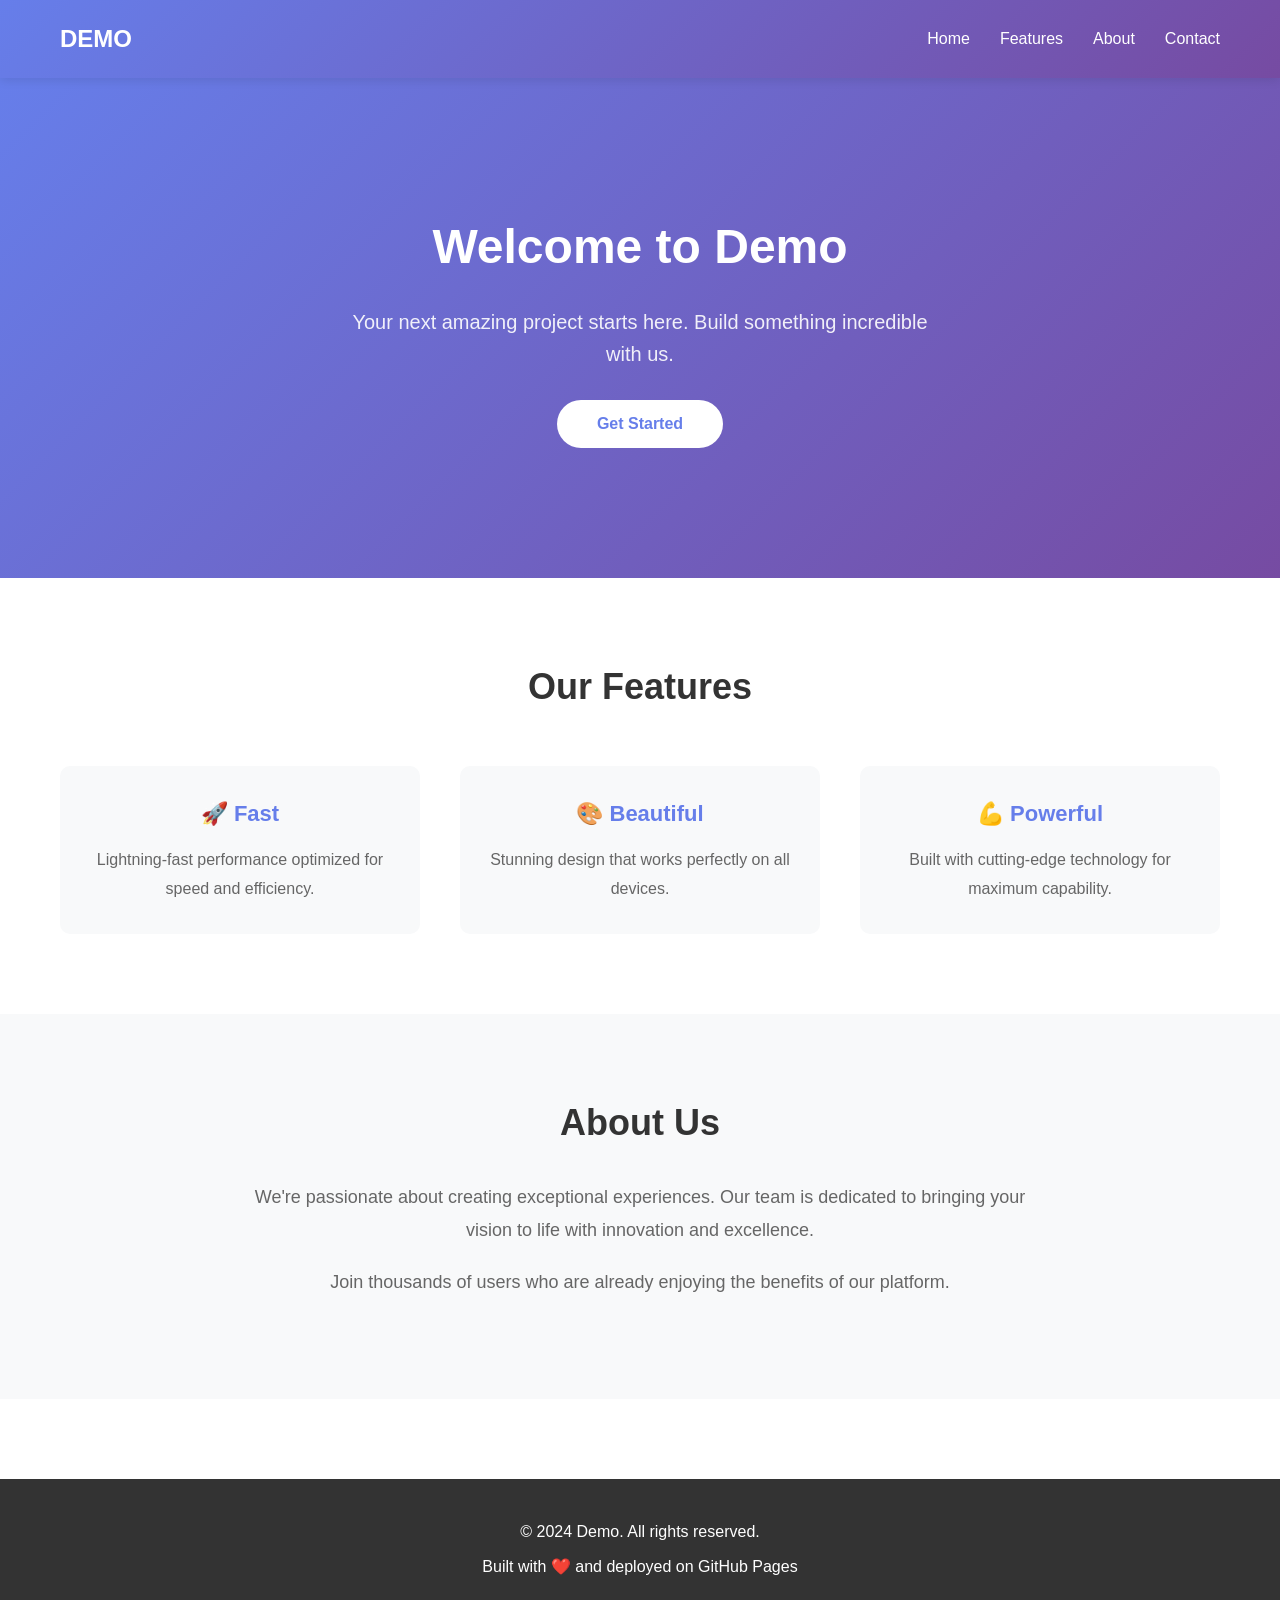
==== index.html @ 7788981f "Refactor index.html structure and styles" ====
<!DOCTYPE html>
<html lang="en">
<head>
    <meta charset="UTF-8">
    <meta name="viewport" content="width=device-width, initial-scale=1.0">
    <title>Welcome to Demo</title>
    <style>
        * {
            margin: 0;
            padding: 0;
            box-sizing: border-box;
        }

        body {
            font-family: 'Segoe UI', Tahoma, Geneva, Verdana, sans-serif;
            line-height: 1.6;
            color: #333;
        }

        header {
            background: linear-gradient(135deg, #667eea 0%, #764ba2 100%);
            color: white;
            padding: 20px 0;
            position: sticky;
            top: 0;
            z-index: 100;
            box-shadow: 0 2px 10px rgba(0,0,0,0.1);
        }

        nav {
            max-width: 1200px;
            margin: 0 auto;
            padding: 0 20px;
            display: flex;
            justify-content: space-between;
            align-items: center;
        }

        .logo {
            font-size: 24px;
            font-weight: bold;
        }

        nav ul {
            list-style: none;
            display: flex;
            gap: 30px;
        }

        nav a {
            color: white;
            text-decoration: none;
            transition: opacity 0.3s;
        }

        nav a:hover {
            opacity: 0.8;
        }

        .hero {
            background: linear-gradient(135deg, #667eea 0%, #764ba2 100%);
            color: white;
            padding: 100px 20px;
            text-align: center;
            min-height: 500px;
            display: flex;
            flex-direction: column;
            justify-content: center;
            align-items: center;
        }

        .hero h1 {
            font-size: 48px;
            margin-bottom: 20px;
            animation: slideDown 0.8s ease-out;
        }

        .hero p {
            font-size: 20px;
            margin-bottom: 30px;
            max-width: 600px;
            opacity: 0.9;
        }

        .cta-button {
            display: inline-block;
            background: white;
            color: #667eea;
            padding: 15px 40px;
            border-radius: 50px;
            text-decoration: none;
            font-weight: bold;
            transition: transform 0.3s, box-shadow 0.3s;
            cursor: pointer;
            border: none;
            font-size: 16px;
        }

        .cta-button:hover {
            transform: translateY(-3px);
            box-shadow: 0 10px 20px rgba(0,0,0,0.2);
        }

        .features {
            max-width: 1200px;
            margin: 80px auto;
            padding: 0 20px;
        }

        .features h2 {
            text-align: center;
            font-size: 36px;
            margin-bottom: 50px;
            color: #333;
        }

        .feature-grid {
            display: grid;
            grid-template-columns: repeat(auto-fit, minmax(300px, 1fr));
            gap: 40px;
        }

        .feature-card {
            padding: 30px;
            border-radius: 10px;
            background: #f8f9fa;
            text-align: center;
            transition: transform 0.3s, box-shadow 0.3s;
        }

        .feature-card:hover {
            transform: translateY(-5px);
            box-shadow: 0 10px 30px rgba(0,0,0,0.1);
        }

        .feature-card h3 {
            font-size: 22px;
            margin-bottom: 15px;
            color: #667eea;
        }

        .feature-card p {
            color: #666;
            line-height: 1.8;
        }

        .about {
            background: #f8f9fa;
            padding: 80px 20px;
            text-align: center;
        }

        .about-content {
            max-width: 800px;
            margin: 0 auto;
        }

        .about h2 {
            font-size: 36px;
            margin-bottom: 30px;
            color: #333;
        }

        .about p {
            font-size: 18px;
            color: #666;
            line-height: 1.8;
            margin-bottom: 20px;
        }

        footer {
            background: #333;
            color: white;
            text-align: center;
            padding: 30px 20px;
            margin-top: 80px;
        }

        footer p {
            margin: 10px 0;
        }

        @keyframes slideDown {
            from {
                opacity: 0;
                transform: translateY(-30px);
            }
            to {
                opacity: 1;
                transform: translateY(0);
            }
        }

        @media (max-width: 768px) {
            .hero h1 {
                font-size: 32px;
            }

            nav ul {
                gap: 15px;
            }

            nav ul li {
                font-size: 14px;
            }
        }
    </style>
</head>
<body>
    <header>
        <nav>
            <div class="logo">DEMO</div>
            <ul>
                <li><a href="#home">Home</a></li>
                <li><a href="#features">Features</a></li>
                <li><a href="#about">About</a></li>
                <li><a href="#contact">Contact</a></li>
            </ul>
        </nav>
    </header>

    <section class="hero" id="home">
        <h1>Welcome to Demo</h1>
        <p>Your next amazing project starts here. Build something incredible with us.</p>
        <button class="cta-button">Get Started</button>
    </section>

    <section class="features" id="features">
        <h2>Our Features</h2>
        <div class="feature-grid">
            <div class="feature-card">
                <h3>🚀 Fast</h3>
                <p>Lightning-fast performance optimized for speed and efficiency.</p>
            </div>
            <div class="feature-card">
                <h3>🎨 Beautiful</h3>
                <p>Stunning design that works perfectly on all devices.</p>
            </div>
            <div class="feature-card">
                <h3>💪 Powerful</h3>
                <p>Built with cutting-edge technology for maximum capability.</p>
            </div>
        </div>
    </section>

    <section class="about" id="about">
        <div class="about-content">
            <h2>About Us</h2>
            <p>We're passionate about creating exceptional experiences. Our team is dedicated to bringing your vision to life with innovation and excellence.</p>
            <p>Join thousands of users who are already enjoying the benefits of our platform.</p>
        </div>
    </section>

    <footer id="contact">
        <p>&copy; 2024 Demo. All rights reserved.</p>
        <p>Built with ❤️ and deployed on GitHub Pages</p>
    </footer>
</body>
</html>
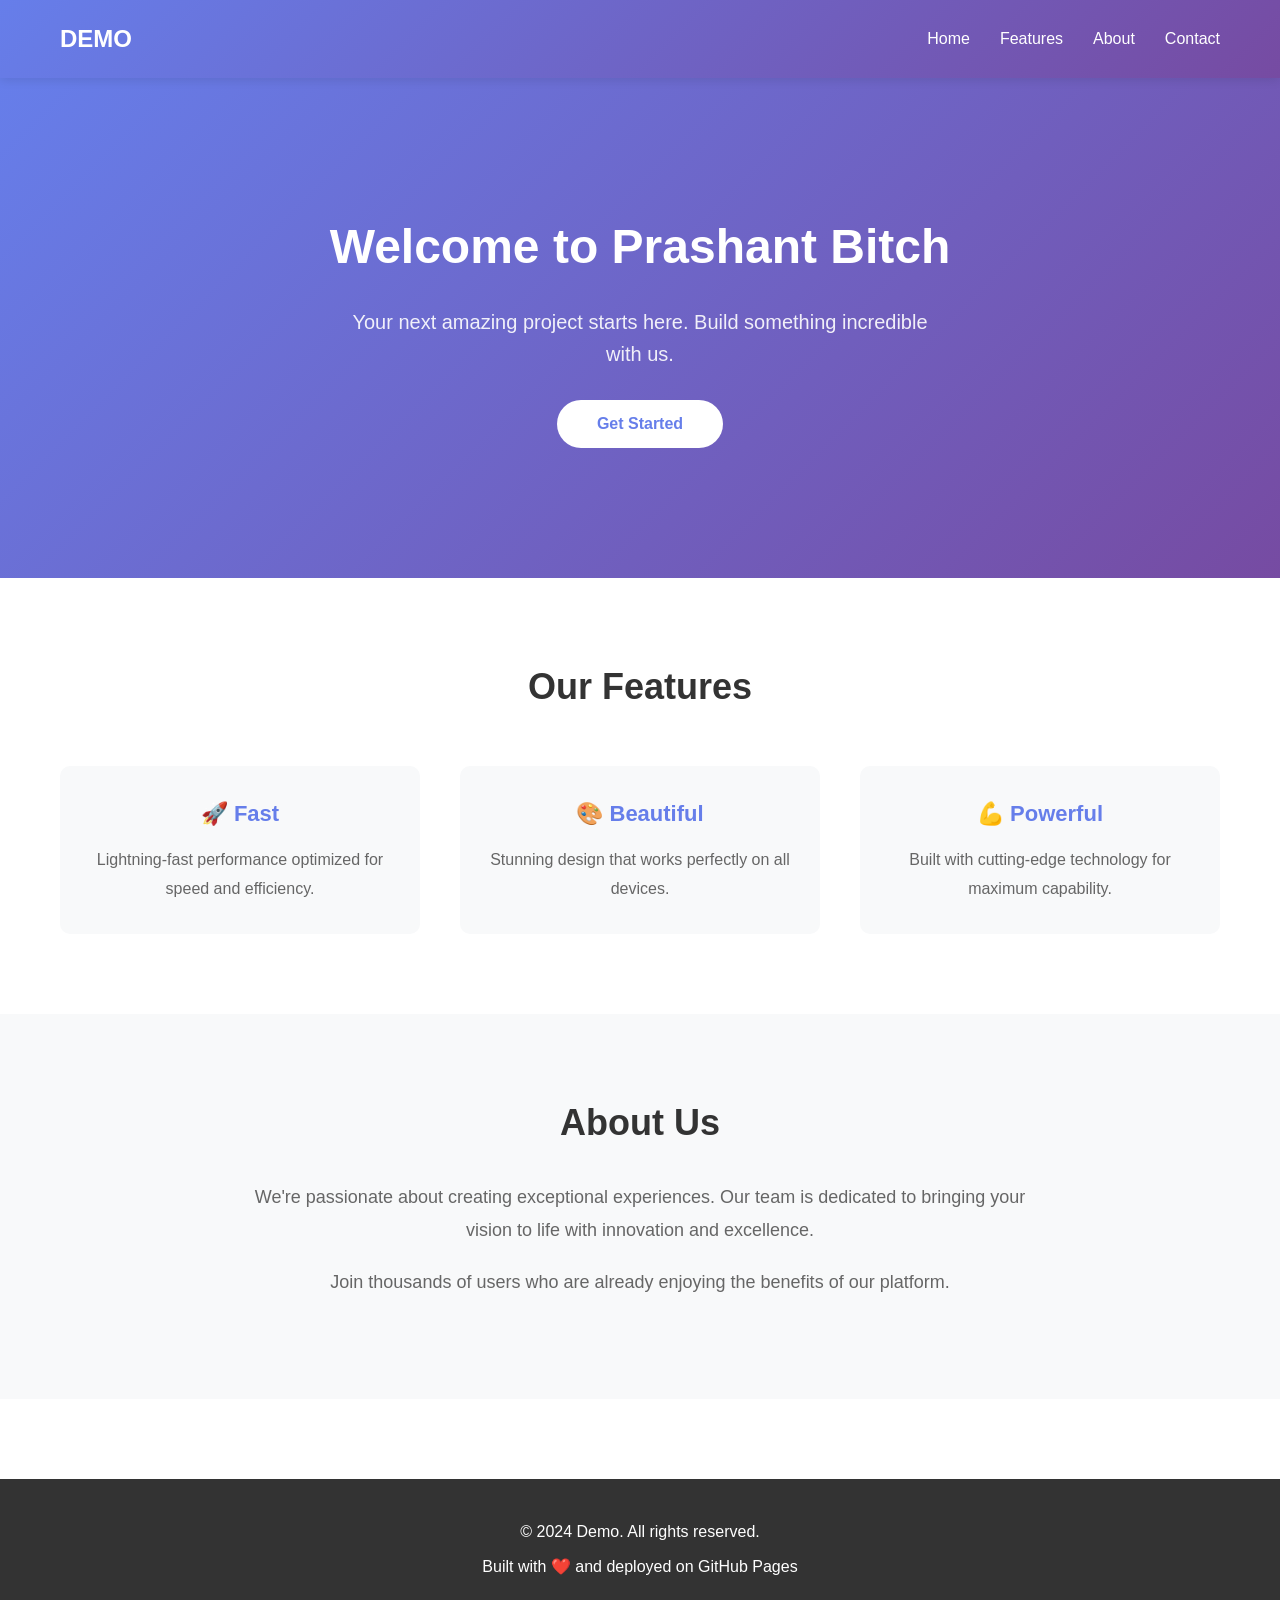
==== commit a739e4b0: "Change title and heading from 'Demo' to 'Prashant Bitch'" ====
--- a/index.html
+++ b/index.html
@@ -3,7 +3,7 @@
 <head>
     <meta charset="UTF-8">
     <meta name="viewport" content="width=device-width, initial-scale=1.0">
-    <title>Welcome to Demo</title>
+    <title>Welcome</title>
     <style>
         * {
             margin: 0;
@@ -220,7 +220,7 @@
     </header>
 
     <section class="hero" id="home">
-        <h1>Welcome to Demo</h1>
+        <h1>Welcome to Prashant Bitch</h1>
         <p>Your next amazing project starts here. Build something incredible with us.</p>
         <button class="cta-button">Get Started</button>
     </section>
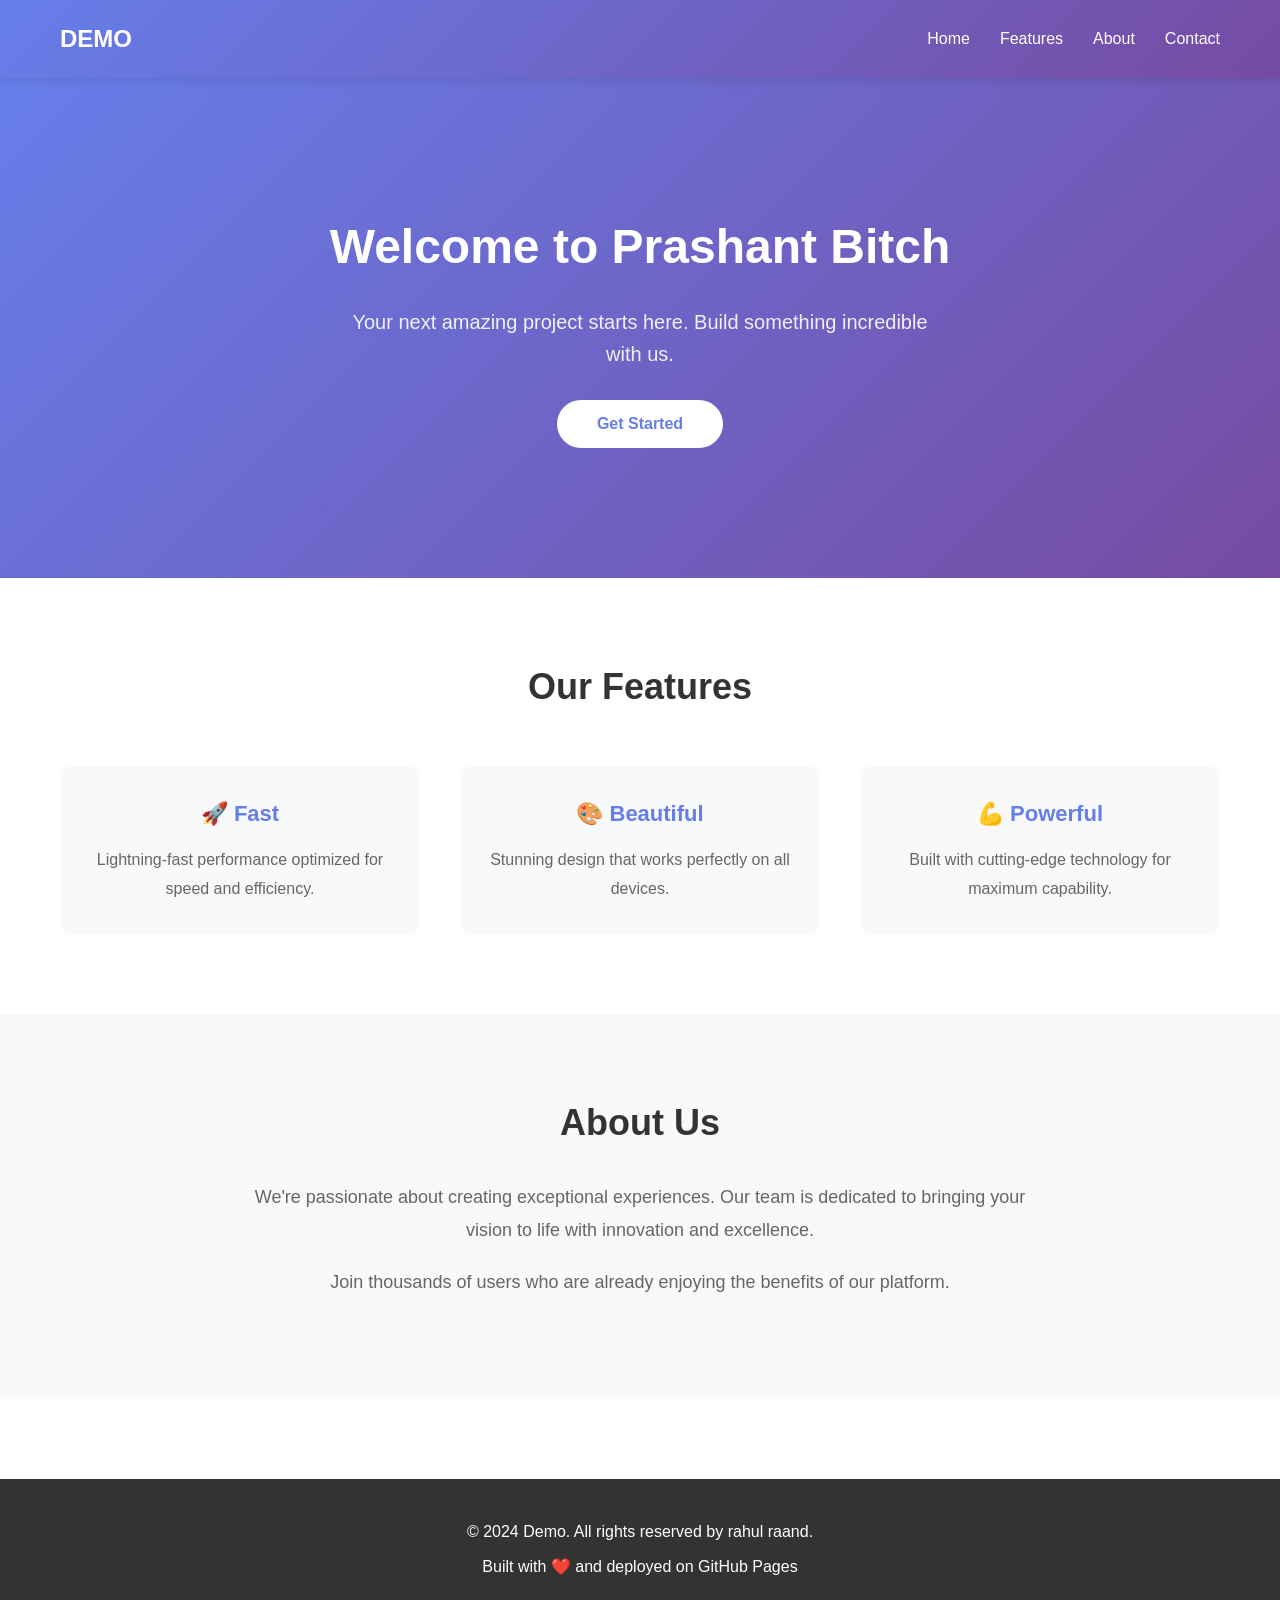
==== commit f3f09bbd: "Update footer copyright text" ====
--- a/index.html
+++ b/index.html
@@ -252,7 +252,7 @@
     </section>
 
     <footer id="contact">
-        <p>&copy; 2024 Demo. All rights reserved.</p>
+        <p>&copy; 2024 Demo. All rights reserved by rahul raand.</p>
         <p>Built with ❤️ and deployed on GitHub Pages</p>
     </footer>
 </body>
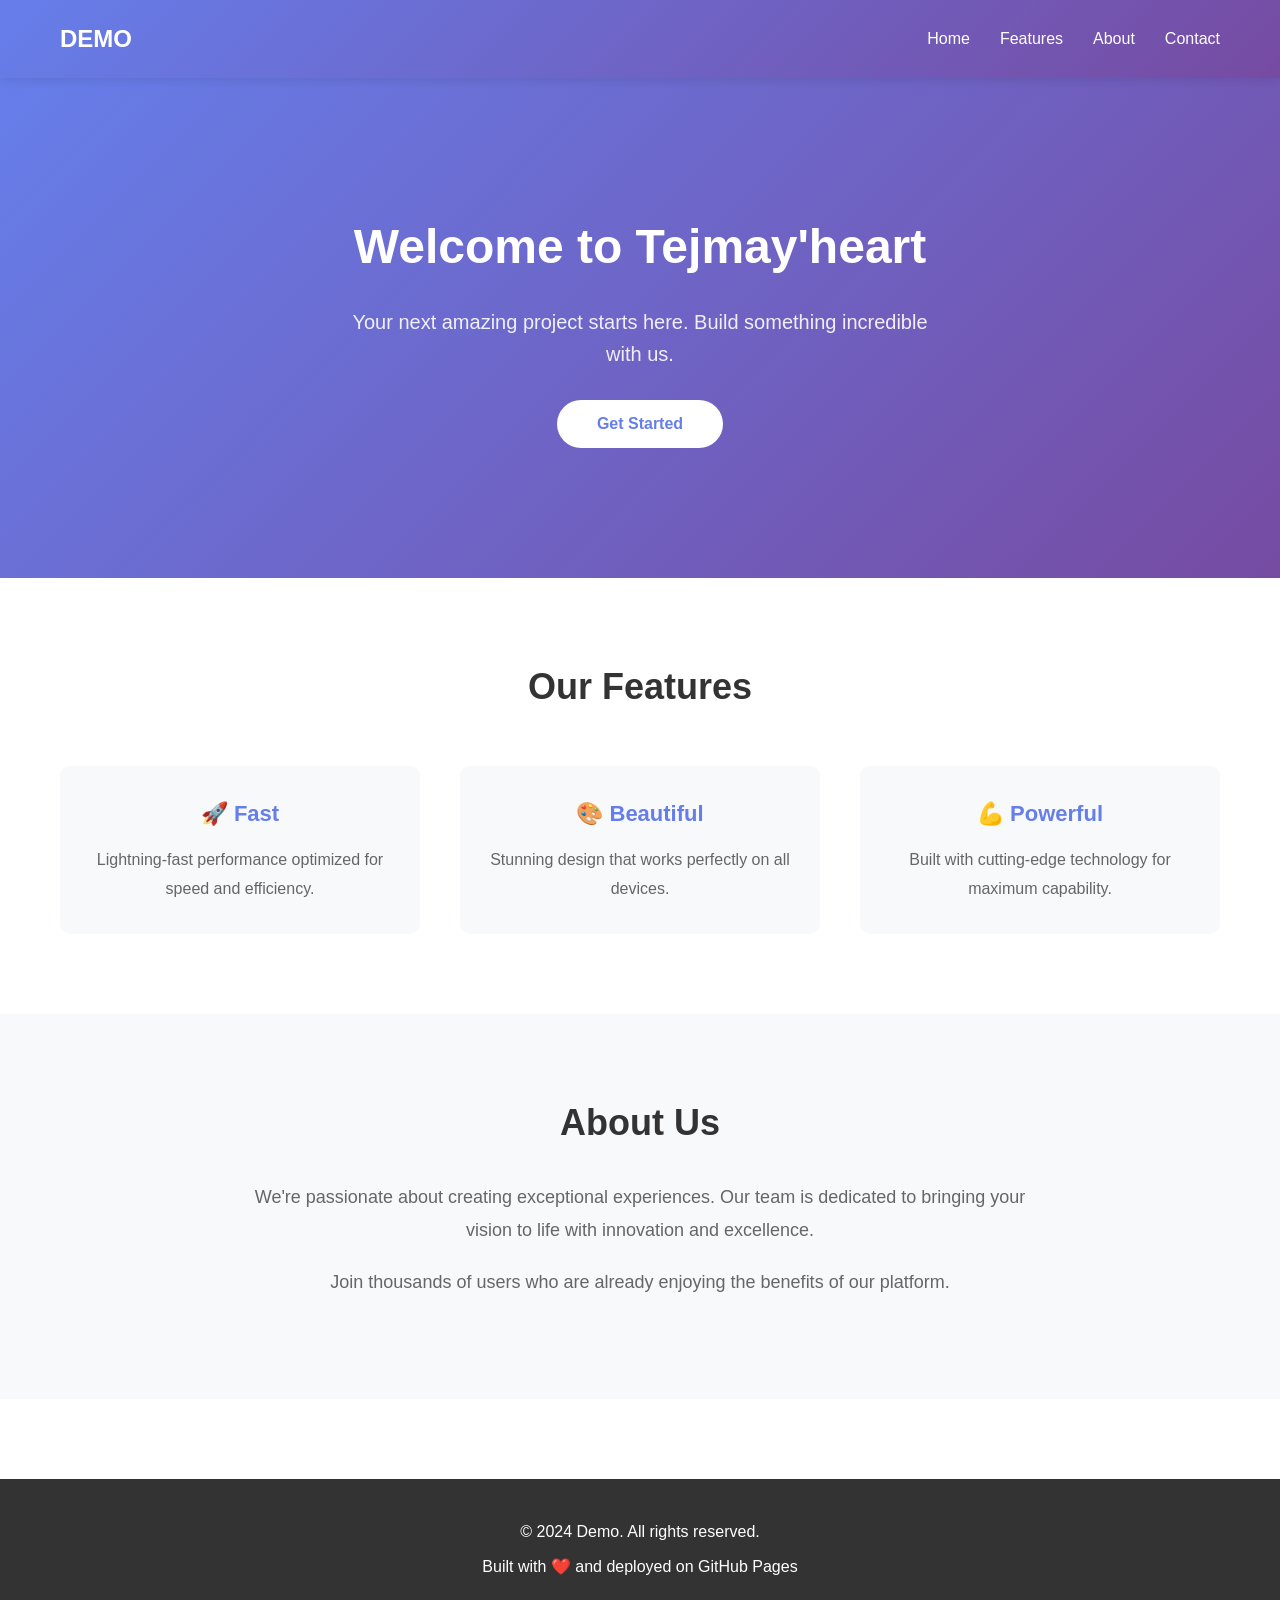
==== commit 1bebaabd: "Update welcome message and footer text" ====
--- a/index.html
+++ b/index.html
@@ -220,7 +220,7 @@
     </header>
 
     <section class="hero" id="home">
-        <h1>Welcome to Prashant Bitch</h1>
+        <h1>Welcome to Tejmay'heart </h1>
         <p>Your next amazing project starts here. Build something incredible with us.</p>
         <button class="cta-button">Get Started</button>
     </section>
@@ -252,7 +252,7 @@
     </section>
 
     <footer id="contact">
-        <p>&copy; 2024 Demo. All rights reserved by rahul raand.</p>
+        <p>&copy; 2024 Demo. All rights reserved.</p>
         <p>Built with ❤️ and deployed on GitHub Pages</p>
     </footer>
 </body>
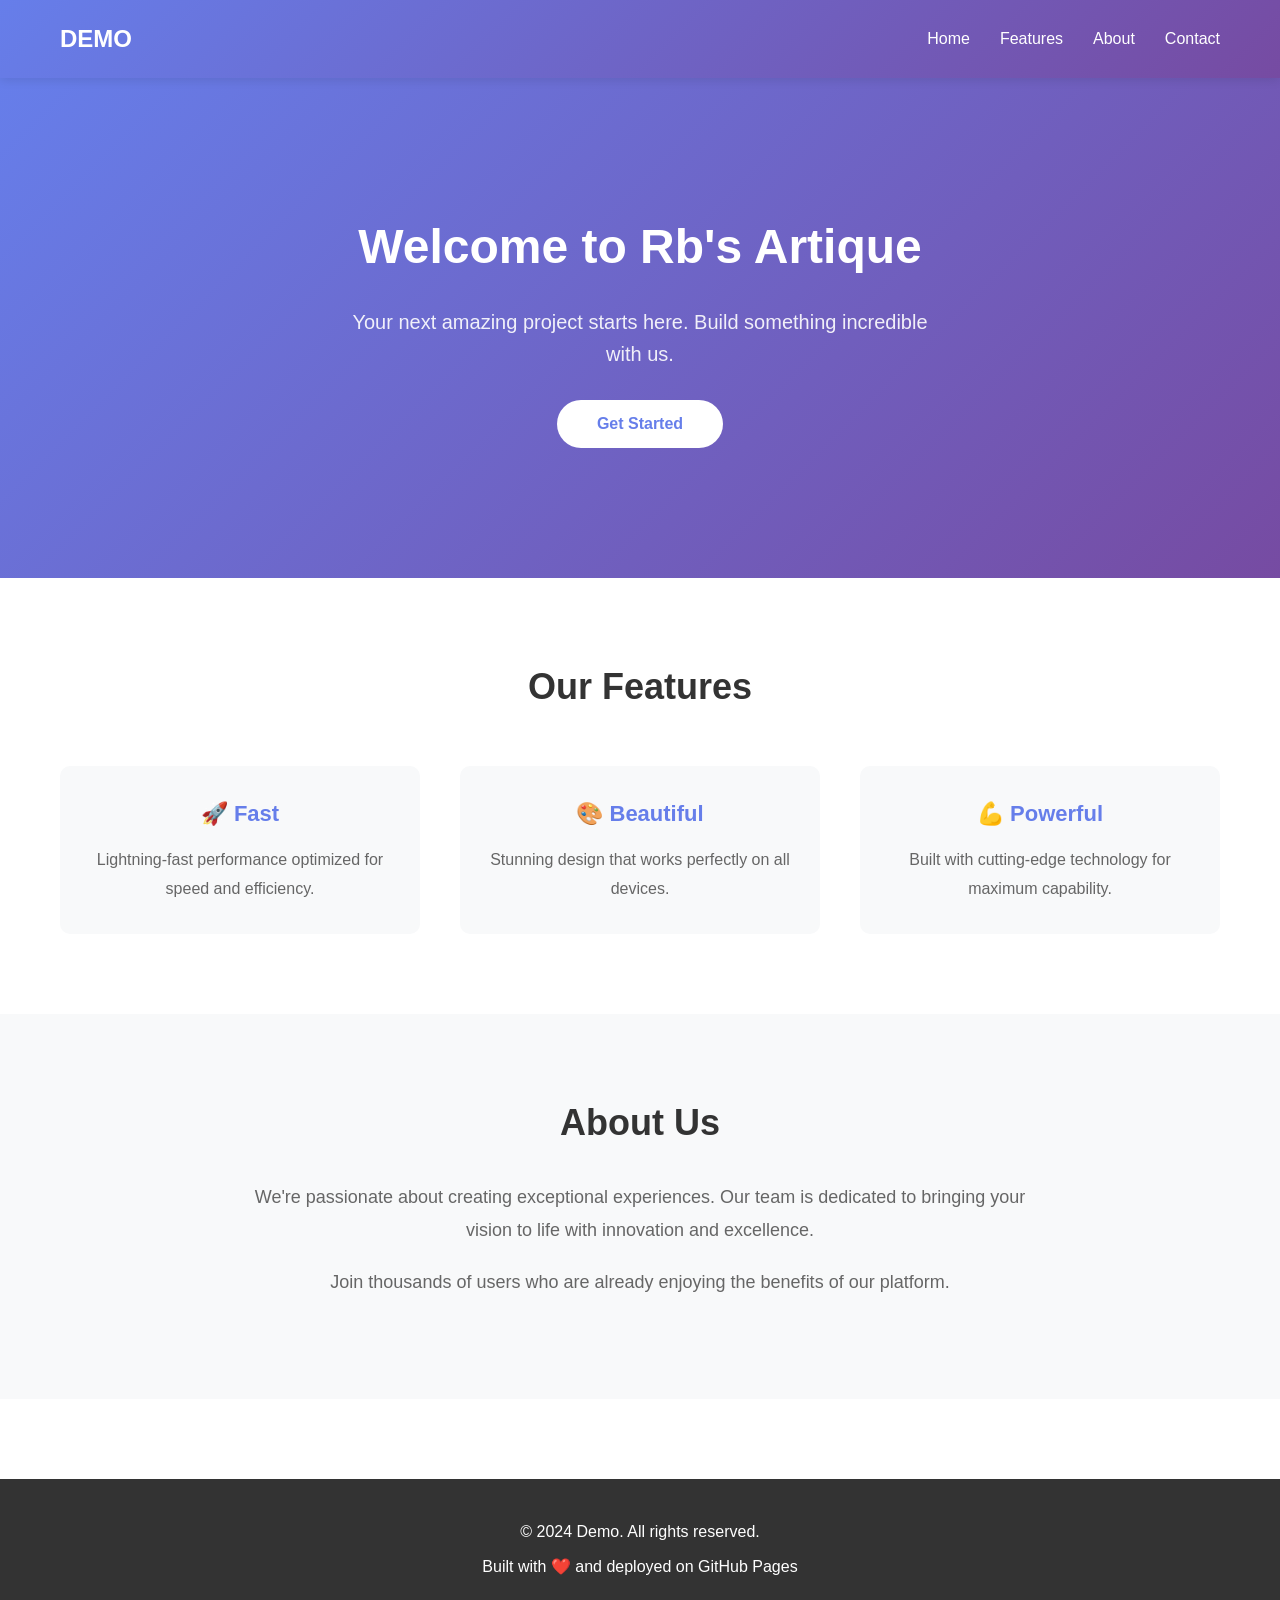
==== commit 441b274d: "Update index.html" ====
--- a/index.html
+++ b/index.html
@@ -220,7 +220,7 @@
     </header>
 
     <section class="hero" id="home">
-        <h1>Welcome to Tejmay'heart </h1>
+        <h1>Welcome to Rb's Artique</h1>
         <p>Your next amazing project starts here. Build something incredible with us.</p>
         <button class="cta-button">Get Started</button>
     </section>
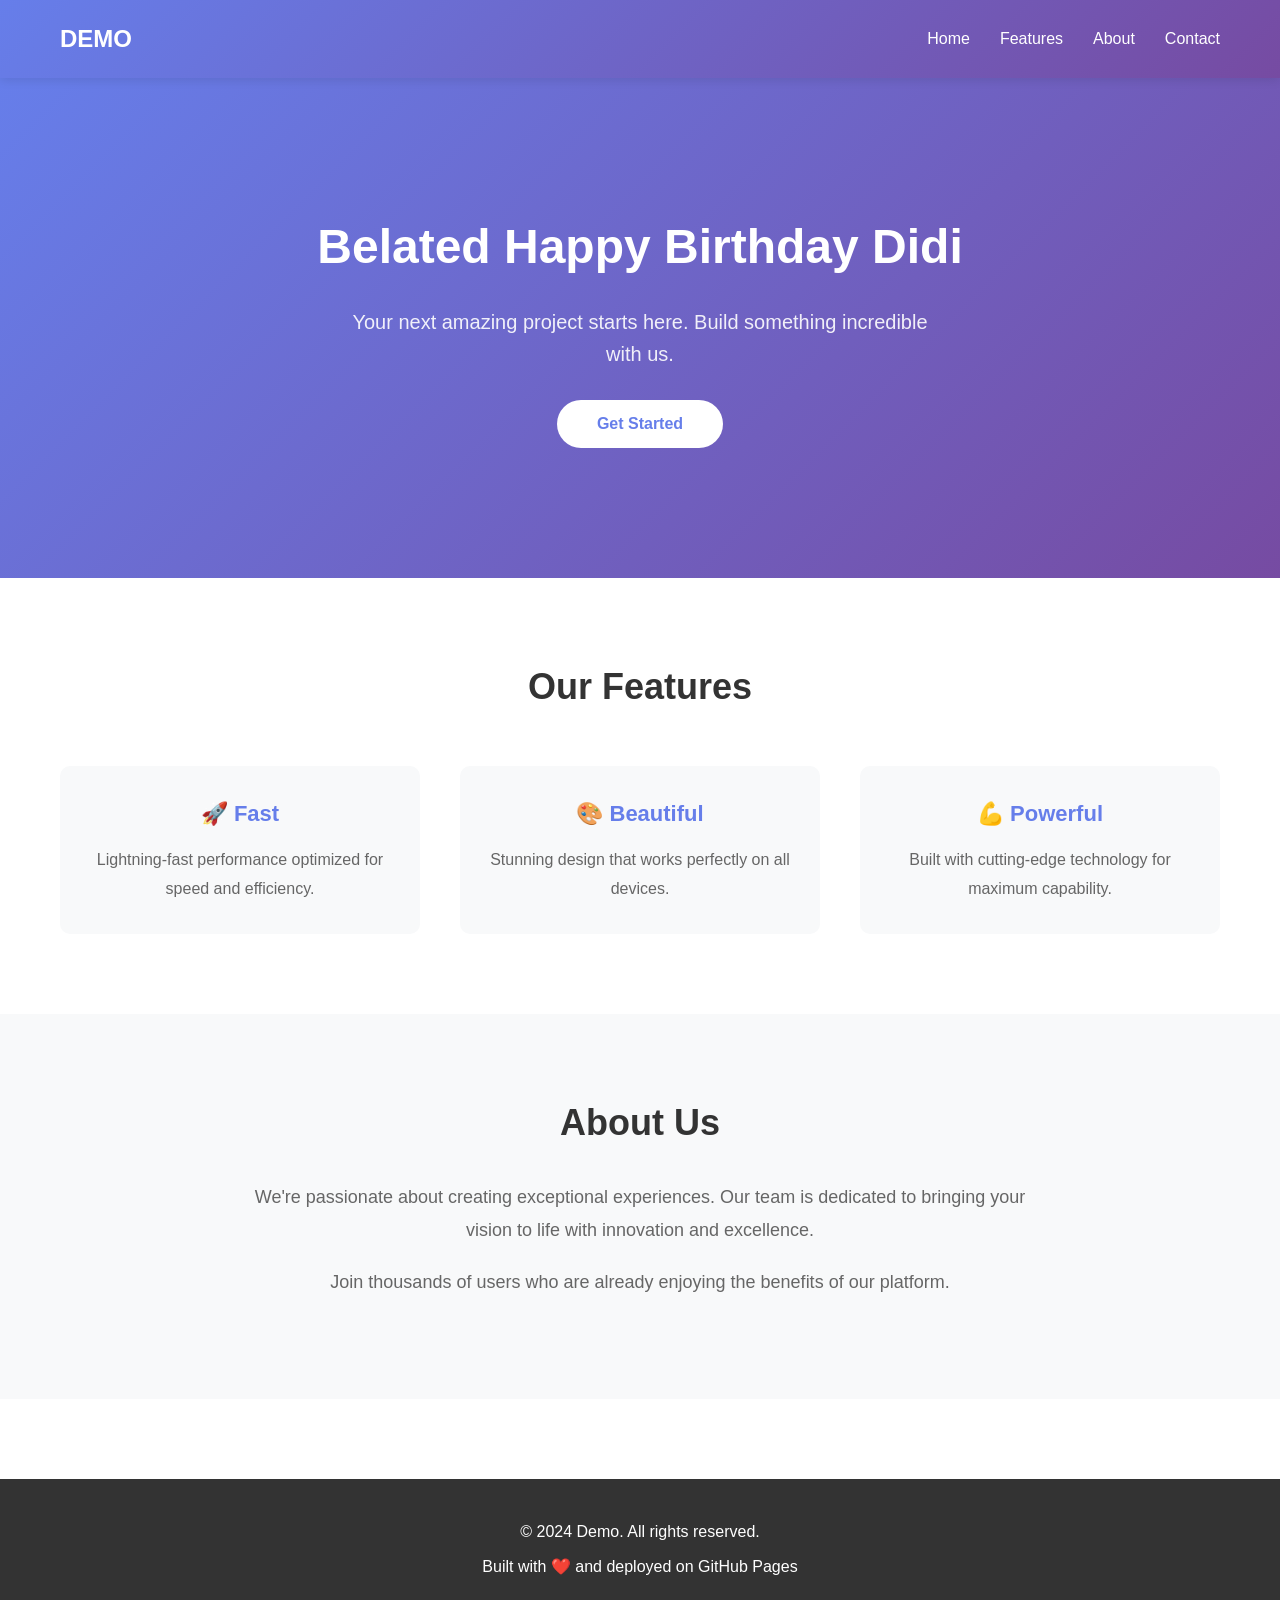
==== commit 85d670eb: "Update index.html" ====
--- a/index.html
+++ b/index.html
@@ -220,7 +220,7 @@
     </header>
 
     <section class="hero" id="home">
-        <h1>Welcome to Rb's Artique</h1>
+        <h1>Belated Happy Birthday Didi</h1>
         <p>Your next amazing project starts here. Build something incredible with us.</p>
         <button class="cta-button">Get Started</button>
     </section>
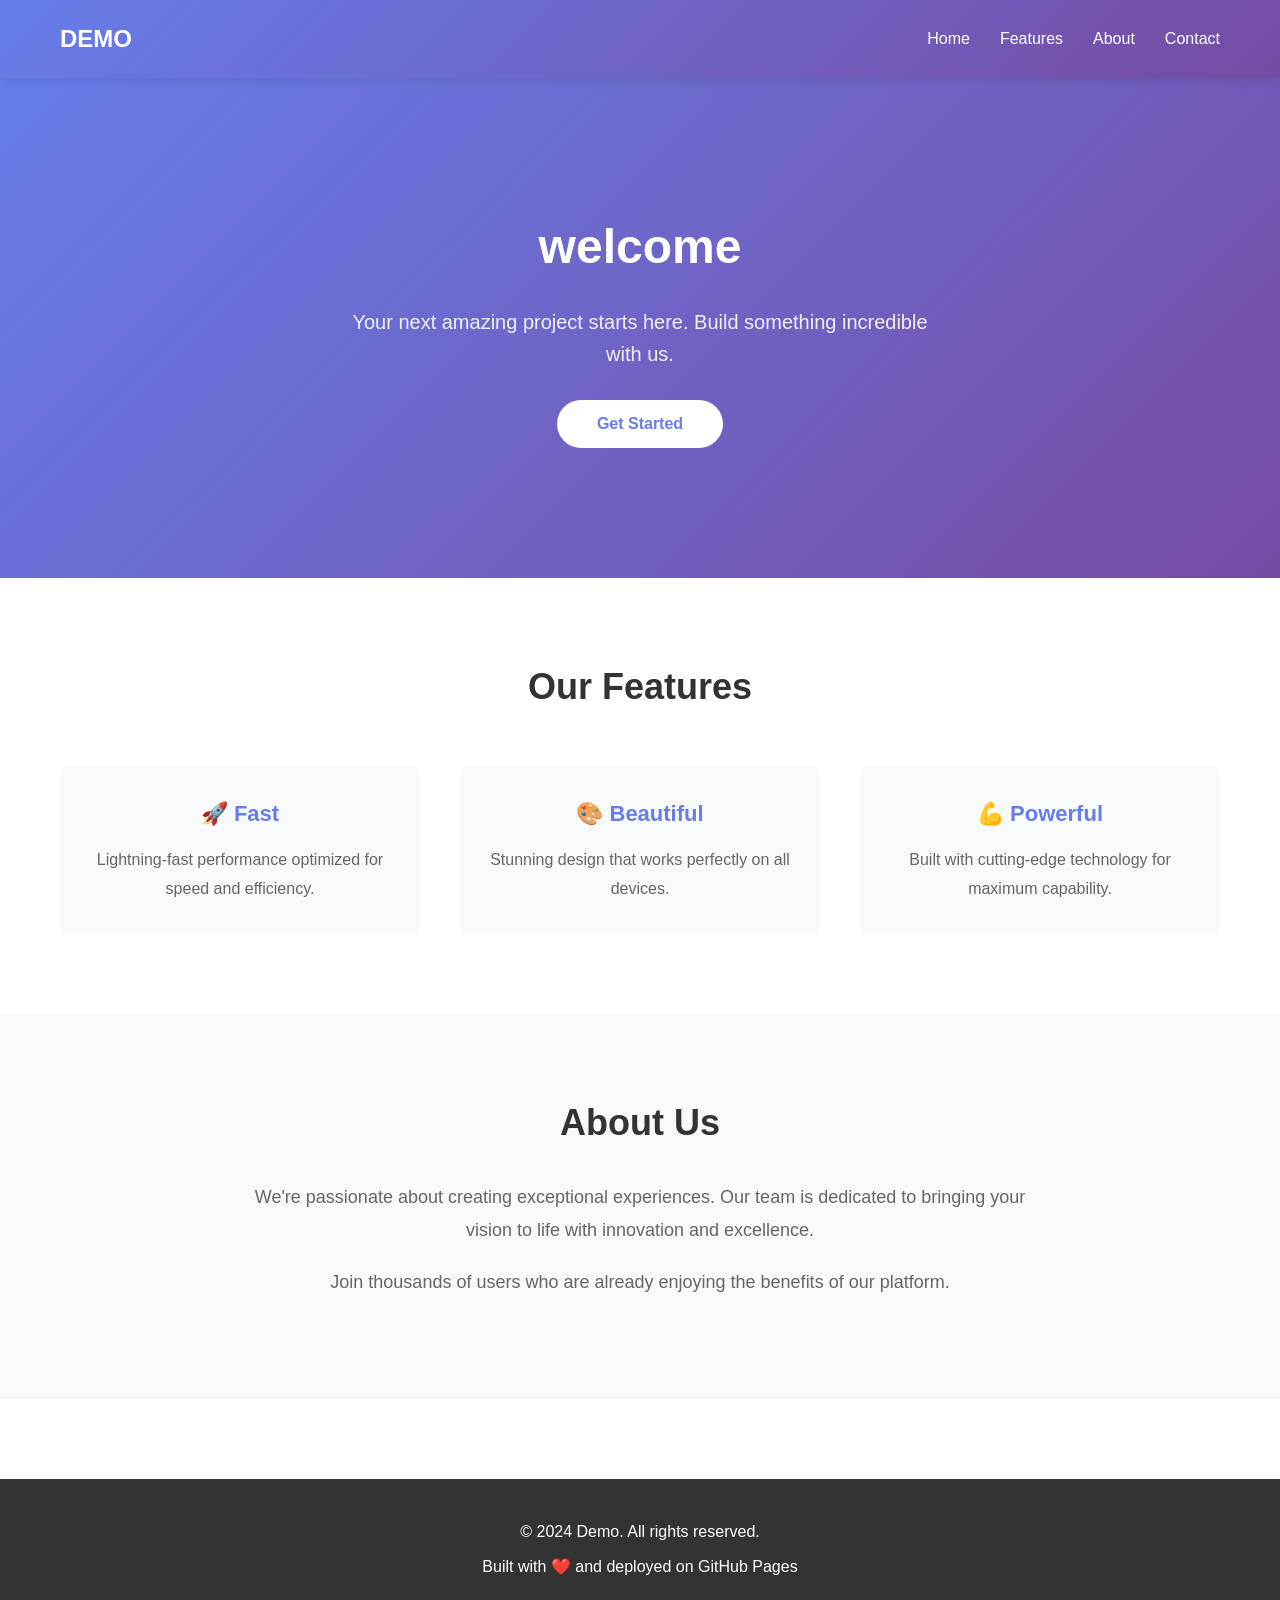
==== commit c848f76a: "Update index.html" ====
--- a/index.html
+++ b/index.html
@@ -220,7 +220,7 @@
     </header>
 
     <section class="hero" id="home">
-        <h1>Belated Happy Birthday Didi</h1>
+        <h1>welcome</h1>
         <p>Your next amazing project starts here. Build something incredible with us.</p>
         <button class="cta-button">Get Started</button>
     </section>
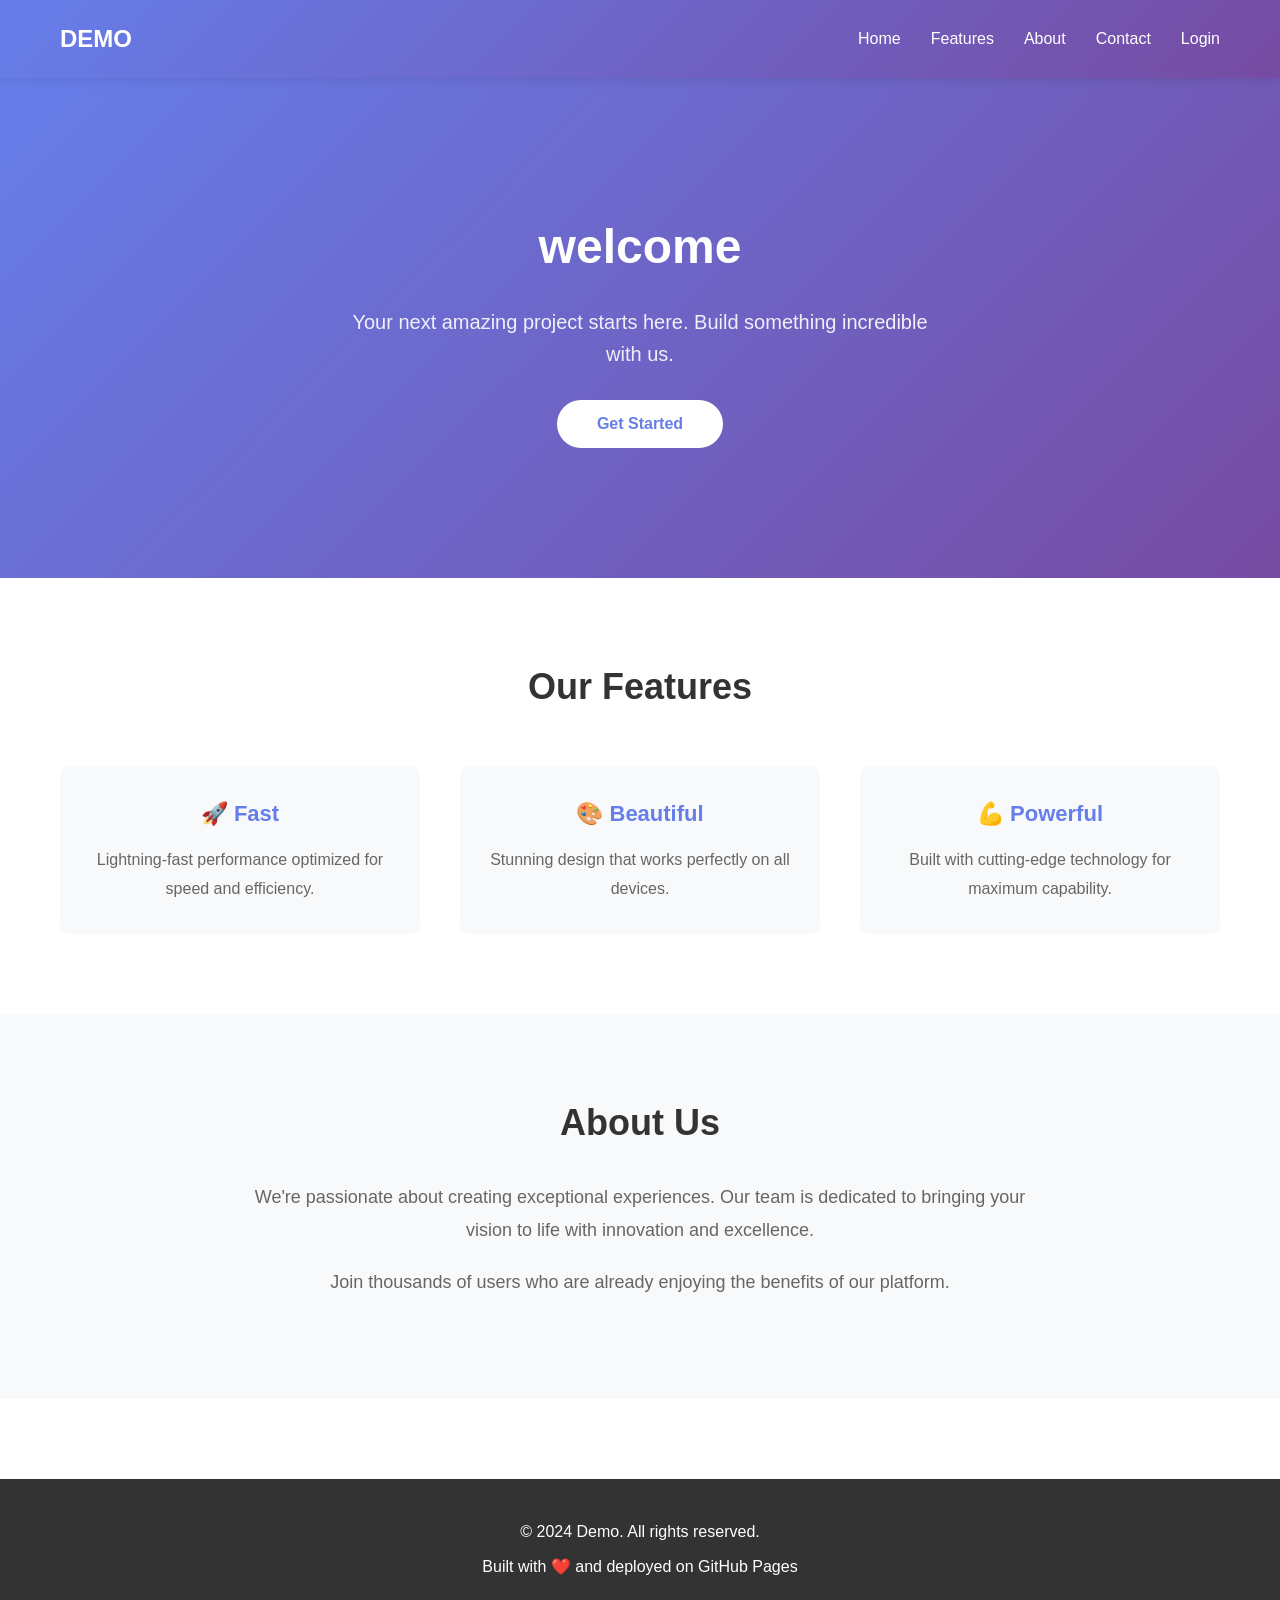
==== commit 4fd43f02: "Update index.html" ====
--- a/index.html
+++ b/index.html
@@ -215,6 +215,7 @@
                 <li><a href="#features">Features</a></li>
                 <li><a href="#about">About</a></li>
                 <li><a href="#contact">Contact</a></li>
+                <li><a href="#loginpage">Login</a></li>
             </ul>
         </nav>
     </header>
